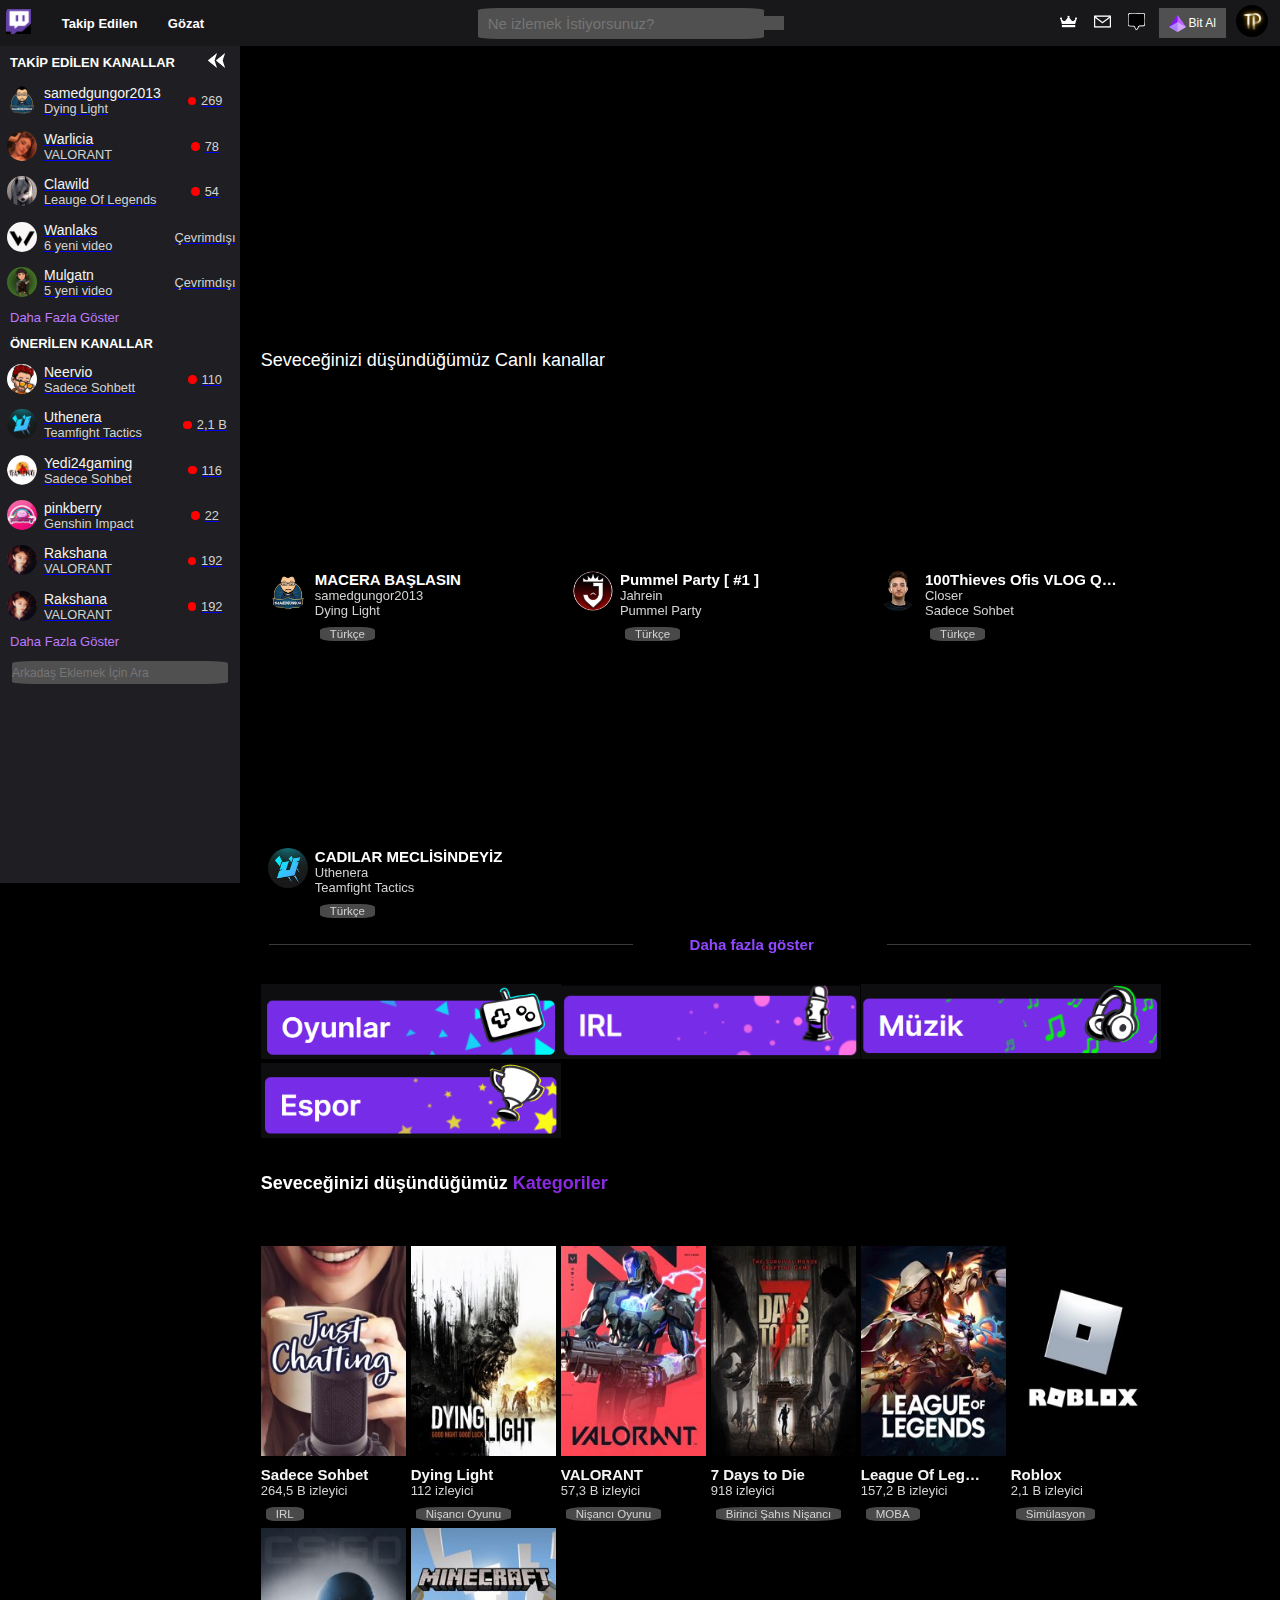
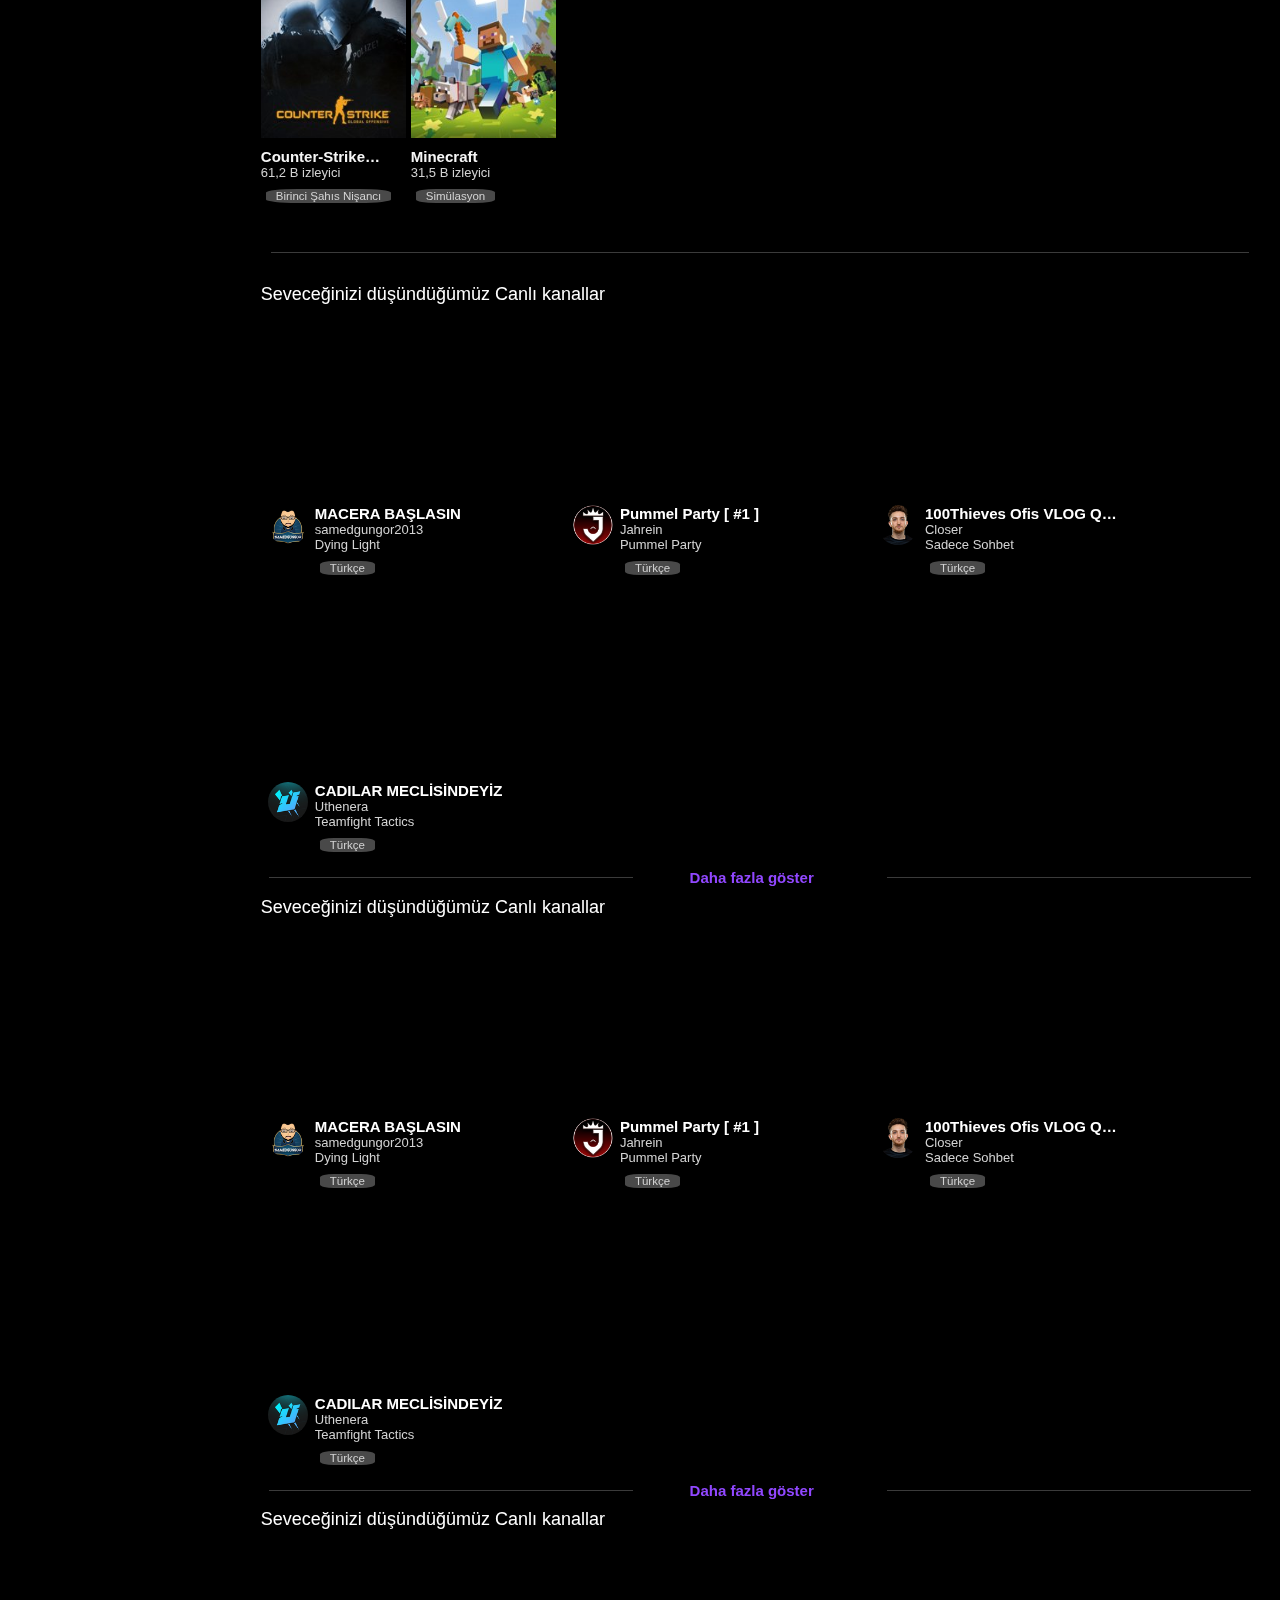
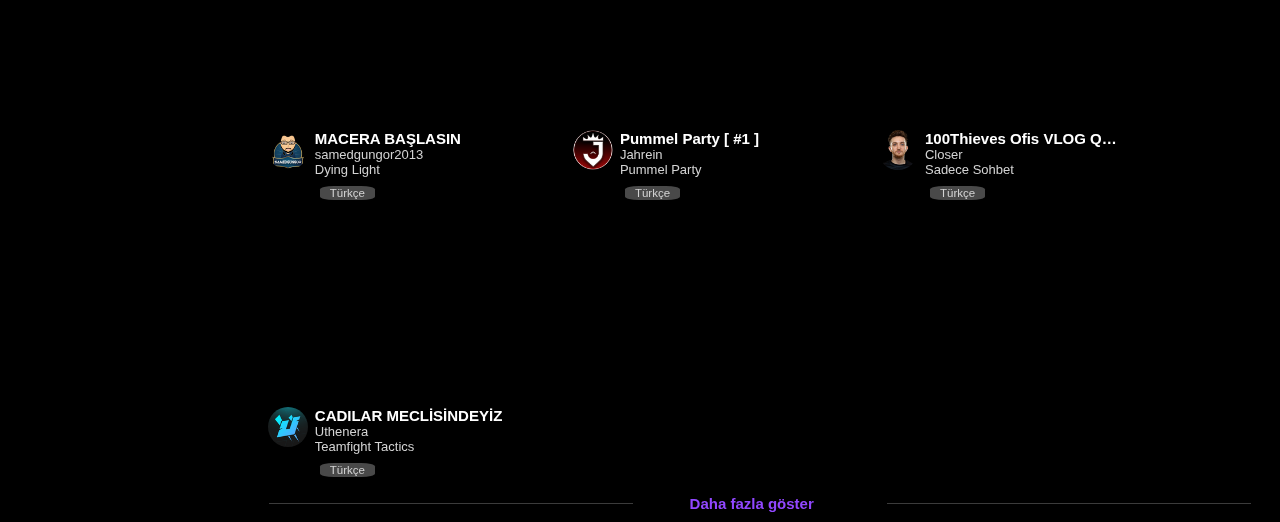
==== index4.html @ 914a19b7 "first commit" ====
<!DOCTYPE html>
<html lang="en">

<head>
    <meta charset="UTF-8">
    <link rel="stylesheet" href="/assets/styles/main4.css">
    <link rel="stylesheet" href="/assets/styles/slider.css">
    <meta http-equiv="X-UA-Compatible" content="IE=edge">
    <meta name="viewport" content="width=device-width, initial-scale=1.0">
    <link rel="stylesheet" href="https://use.fontawesome.com/releases/v5.0.13/css/all.css"
        integrity="sha384-DNOHZ68U8hZfKXOrtjWvjxusGo9WQnrNx2sqG0tfsghAvtVlRW3tvkXWZh58N9jp" crossorigin="anonymous">
    <title>Twitch</title>
</head>

<body>
    <div class="main">
        <div class="header">
            <div class="left">
                <a href="#"><img src="/assets/images/twt.png"></a>
                <a href="#directory/following" id="alink">Takip Edilen</a>
                <a href="#directory" id="alink">Gözat</a>
                <a href="#directory/following" id="hide2"><img src="assets\images\follow.png" id="hide2"></a>
                <a href="#directory" id="hide2"><img src="assets\images\doc.png" id="hide2"></a>
                <a href="#"><i class="fas fa-ellipsis-v"></i></a>
            </div>
            <div class="center">
                <input type="text" placeholder="Ne izlemek İstiyorsunuz?" name="search">
                <button type="submit"><i class="fa fa-search"></i></button>
            </div>
            <div class="right">
                <a href="#" id="ra"><img src="/assets/images/search.png" id="hide1"></a>
                <a href="#" id="ra"><img src="/assets/images/crown.png"></a>
                <a href="#" id="ra"><img src="/assets/images/mailicon.png"></a>
                <a href="#" id="ra"><img src="/assets/images/comment.png"></a>
                <button type="button"><img src="/assets/images/bit.png" id="visible1">
                    <p> Bit Al</p>
                </button>
                <a href="#" id="profile"> <img src="/assets/images/profile.png"></a>
            </div>
        </div>
        <div class="body">
            <div class="sidebar">
                <div class="side1">
                    <div class="s1">
                        <a href="#directory/following" id="hide3"><img src="assets\images\follow.png"></a>
                        <p id="s11">TAKİP EDİLEN KANALLAR</p>
                        <button onclick="myFunction()" id="s11"><img src="/assets/images/left.png"></button>
                    </div>
                    <div class="s2">
                        <a href="#">
                            <div class="s21">
                                <div class="s211">
                                    <img src="/assets/images/img1.png">
                                    <div class="s2111" id="s2111">
                                        <h4>samedgungor2013</h4>
                                        <p>Dying Light</p>
                                    </div>
                                </div>
                                <div class="s212" id="s212">
                                    <div class="renk"></div>
                                    <p>269</p>
                                </div>
                            </div>
                        </a>
                        <a href="#">
                            <div class="s21">
                                <div class="s211">
                                    <img src="/assets/images/img2.png">
                                    <div class="s2111" id="s2111">
                                        <h4>Warlicia</h4>
                                        <p>VALORANT</p>
                                    </div>
                                </div>
                                <div class="s212" id="s212">
                                    <div class="renk"></div>
                                    <p>78</p>
                                </div>
                            </div>
                        </a>
                        <a href="#">
                            <div class="s21">
                                <div class="s211">
                                    <img src="/assets/images/img3.png">
                                    <div class="s2111" id="s2111">
                                        <h4>Clawild</h4>
                                        <p>Leauge Of Legends</p>
                                    </div>
                                </div>
                                <div class="s212" id="s212">
                                    <div class="renk"></div>
                                    <p>54</p>
                                </div>
                            </div>
                        </a>
                        <a href="#">
                            <div class="s21">
                                <div class="s211">
                                    <img src="/assets/images/img4.png">
                                    <div class="s2111" id="s2111">
                                        <h4>Wanlaks</h4>
                                        <p>6 yeni video</p>
                                    </div>
                                </div>
                                <div class="s212" id="s212">
                                    <div class="renk" style="display: none;"></div>
                                    <p>Çevrimdışı</p>
                                </div>
                            </div>
                        </a>
                        <a href="#">
                            <div class="s21">
                                <div class="s211">
                                    <img src="/assets/images/img5.png">
                                    <div class="s2111" id="s2111">
                                        <h4>Mulgatn</h4>
                                        <p>5 yeni video</p>
                                    </div>
                                </div>
                                <div class="s212" id="s212">
                                    <div class="renk" style="display: none;"></div>
                                    <p>Çevrimdışı</p>
                                </div>
                            </div>
                        </a>
                    </div>
                    <div class="s3" id="s3"><a href="#">
                            <p>Daha Fazla Göster</p>
                        </a></div>
                </div>
                <div class="side1">
                    <div class="s1" id="s1">
                        <p>ÖNERİLEN KANALLAR</p>
                    </div>
                    <div class="s2">
                        <a href="#">
                            <div class="s21">
                                <div class="s211">
                                    <img src="/assets/images/img6.png">
                                    <div class="s2111" id="s2111">
                                        <h4>Neervio</h4>
                                        <p>Sadece Sohbett</p>
                                    </div>
                                </div>
                                <div class="s212" id="s212">
                                    <div class="renk"></div>
                                    <p>110</p>
                                </div>
                            </div>
                        </a>
                        <a href="#">
                            <div class="s21">
                                <div class="s211">
                                    <img src="/assets/images/img7.png">
                                    <div class="s2111" id="s2111">
                                        <h4>Uthenera</h4>
                                        <p>Teamfight Tactics</p>
                                    </div>
                                </div>
                                <div class="s212" id="s212">
                                    <div class="renk"></div>
                                    <p>2,1 B</p>
                                </div>
                            </div>
                        </a>
                        <a href="#">
                            <div class="s21">
                                <div class="s211">
                                    <img src="/assets/images/img8.png">
                                    <div class="s2111" id="s2111">
                                        <h4>Yedi24gaming</h4>
                                        <p>Sadece Sohbet</p>
                                    </div>
                                </div>
                                <div class="s212" id="s212">
                                    <div class="renk"></div>
                                    <p>116</p>
                                </div>
                            </div>
                        </a>
                        <a href="#">
                            <div class="s21">
                                <div class="s211">
                                    <img src="/assets/images/img9.png">
                                    <div class="s2111" id="s2111">
                                        <h4>pinkberry</h4>
                                        <p>Genshin Impact</p>
                                    </div>
                                </div>
                                <div class="s212" id="s212">
                                    <div class="renk"></div>
                                    <p>22</p>
                                </div>
                            </div>
                        </a>
                        <a href="#">
                            <div class="s21">
                                <div class="s211">
                                    <img src="/assets/images/img10.png">
                                    <div class="s2111" id="s2111">
                                        <h4>Rakshana</h4>
                                        <p>VALORANT</p>
                                    </div>
                                </div>
                                <div class="s212" id="s212">
                                    <div class="renk"></div>
                                    <p>192</p>
                                </div>
                            </div>
                        </a>
                        <a href="#">
                            <div class="s21">
                                <div class="s211">
                                    <img src="/assets/images/img10.png">
                                    <div class="s2111" id="s2111">
                                        <h4>Rakshana</h4>
                                        <p>VALORANT</p>
                                    </div>
                                </div>
                                <div class="s212" id="s212">
                                    <div class="renk"></div>
                                    <p>192</p>
                                </div>
                            </div>
                        </a>

                    </div>
                    <div class="s3" id="s3"><a href="#">
                            <p>Daha Fazla Göster</p>
                        </a></div>
                </div>
                <div class="side2">
                    <div class="side-2" id="side-2">
                        <input type="text" placeholder="Arkadaş Eklemek İçin Ara" name="search">
                    </div>
                </div>
            </div>
            <div class="content">
                <div class="cont1">
                    <!--<div class="slideshow-container">
                        <div class="mySlides fade">
                            <div class="numbertext">1 / 3</div>
                            <iframe width="500" height="300" src="https://www.youtube.com/embed/f_cfKzbRwCo" title="YouTube video player" frameborder="0" allow="accelerometer; autoplay; clipboard-write; encrypted-media; gyroscope; picture-in-picture" allowfullscreen></iframe>
                            <div class="text"><span style="color:blueviolet">samed</span><span style="color: blue;">gungor2013</span><br><br></div>
                        </div>
                
                        <div class="mySlides fade">
                            <div class="numbertext">2 / 3</div>
                            <iframe width="500" height="300" src="https://www.youtube.com/embed/bjesvxTCnwE" title="YouTube video player" frameborder="0" allow="accelerometer; autoplay; clipboard-write; encrypted-media; gyroscope; picture-in-picture" allowfullscreen></iframe>
                            <div class="text"><span style="color:blueviolet">Jah</span><span style="color: blue;">rein</span><br><br></div>
                        </div>
                
                        <div class="mySlides fade">
                            <div class="numbertext">3 / 3</div>
                            <iframe width="500" height="300" src="https://www.youtube.com/embed/AyeMMydC8UQ" title="YouTube video player" frameborder="0" allow="accelerometer; autoplay; clipboard-write; encrypted-media; gyroscope; picture-in-picture" allowfullscreen></iframe>
                            <div class="text"><span style="color:blueviolet">Clo</span><span style="color: blue;">ser</span><br><br></div>
                        </div>
                
                        <a class="prev" onclick="plusSlides(-1)">&#10094;</a>
                        <a class="next" onclick="plusSlides(1)">&#10095;</a>
                        <div style="text-align:center">
                            <span class="dot" onclick="currentSlide(1)"></span>
                            <span class="dot" onclick="currentSlide(2)"></span>
                            <span class="dot" onclick="currentSlide(3)"></span>
                        </div>
                
                    </div>-->
                    <div class="contentcover">
                        <div class="arrow">
                            <a><i class="fas fa-chevron-left"></i></a>
                        </div>
                        <div class="mainvideos">
                            <div class="mainvid">
                                <iframe width="500" height="300" src="https://www.youtube.com/embed/f_cfKzbRwCo"
                                    title="YouTube video player" frameborder="0"
                                    allow="accelerometer; autoplay; clipboard-write; encrypted-media; gyroscope; picture-in-picture"
                                    allowfullscreen></iframe>
                            </div>
                        </div>
                        <div class="arrow">
                            <a><i class="fas fa-chevron-right"></i></a>
                        </div>


                    </div>
                </div>
                <div class="cont2">
                    <div class="c21">
                        <h4>Seveceğinizi düşündüğümüz Canlı kanallar</h4>
                    </div>
                    <div class="c22">
                        <div class="c221">
                            <iframe width="300" height="200" src="https://www.youtube.com/embed/f_cfKzbRwCo"
                                title="YouTube video player" frameborder="0"
                                allow="accelerometer; autoplay; clipboard-write; encrypted-media; gyroscope; picture-in-picture"
                                allowfullscreen></iframe>
                            <div class="c2211">
                                <div class="c22111">
                                    <img src="/assets/images/img1.png">
                                    <div class="c221111">
                                        <h4>MACERA BAŞLASIN</h4>
                                        <p>samedgungor2013</p>
                                        <p>Dying Light</p>
                                        <div class="category">
                                            <a href="#">Türkçe</a>
                                        </div>
                                    </div>
                                </div>
                                <div class="c22112">
                                    <i class="fas fa-ellipsis-v"></i>
                                </div>
                            </div>
                        </div>
                        <div class="c221">
                            <iframe width="300" height="200" src="https://www.youtube.com/embed/bjesvxTCnwE"
                                title="YouTube video player" frameborder="0"
                                allow="accelerometer; autoplay; clipboard-write; encrypted-media; gyroscope; picture-in-picture"
                                allowfullscreen></iframe>
                            <div class="c2211">
                                <div class="c22111">
                                    <img src="/assets/images/jaho.png">
                                    <div class="c221111">
                                        <h4>Pummel Party [ #1 ]</h4>
                                        <p>Jahrein</p>
                                        <p>Pummel Party</p>
                                        <div class="category">
                                            <a href="#">Türkçe</a>
                                        </div>
                                    </div>
                                </div>
                                <div class="c22112">
                                    <i class="fas fa-ellipsis-v"></i>
                                </div>
                            </div>
                        </div>
                        <div class="c221">
                            <iframe width="300" height="200" src="https://www.youtube.com/embed/AyeMMydC8UQ"
                                title="YouTube video player" frameborder="0"
                                allow="accelerometer; autoplay; clipboard-write; encrypted-media; gyroscope; picture-in-picture"
                                allowfullscreen></iframe>
                            <div class="c2211">
                                <div class="c22111">
                                    <img src="/assets/images/closer.png">
                                    <div class="c221111">
                                        <h4>100Thieves Ofis VLOG QWEJQJEQWEQWEWQE</h4>
                                        <p>Closer</p>
                                        <p>Sadece Sohbet</p>
                                        <div class="category">
                                            <a href="#">Türkçe</a>
                                        </div>
                                    </div>
                                </div>
                                <div class="c22112">
                                    <i class="fas fa-ellipsis-v"></i>
                                </div>
                            </div>
                        </div>
                        <div class="c221">
                            <iframe width="300" height="200" src="https://www.youtube.com/embed/aQy7y1bAKn4"
                                title="YouTube video player" frameborder="0"
                                allow="accelerometer; autoplay; clipboard-write; encrypted-media; gyroscope; picture-in-picture"
                                allowfullscreen></iframe>
                            <div class="c2211">
                                <div class="c22111">
                                    <img src="/assets/images/img7.png">
                                    <div class="c221111">
                                        <h4>CADILAR MECLİSİNDEYİZ</h4>
                                        <p>Uthenera</p>
                                        <p>Teamfight Tactics</p>
                                        <div class="category">
                                            <a href="#">Türkçe</a>
                                        </div>
                                    </div>
                                </div>
                                <div class="c22112">
                                    <i class="fas fa-ellipsis-v"></i>
                                </div>
                            </div>
                        </div>

                    </div>
                </div>
                <div class="line">
                    <div class="hrline">
                        <hr>
                    </div>
                    <div class="viewmore">
                        <button class="morebutton">
                            Daha fazla göster &nbsp; &nbsp; <i class="fas fa-angle-down"></i>
                        </button>
                    </div>
                    <div class="hrline">
                        <hr>
                    </div>
                </div>
                <div class="cont3">
                    <div class="c31"><img src="/assets/images/1.PNG"></div>
                    <div class="c31"><img src="/assets/images/2.PNG"></div>
                    <div class="c31"><img src="/assets/images/3.PNG"></div>
                    <div class="c31"><img src="/assets/images/4.PNG"></div>
                </div>
                <div class="cont4">
                    <h4>Seveceğinizi düşündüğümüz <a href="#">Kategoriler</a></h4>
                </div>
                <div class="cont5">
                    <div class="c51">
                        <img src="assets\images\katg1.jpg">
                        <div class="c511">
                            <div class="c5111">
                                <h4>Sadece Sohbet</h4>
                                <p>264,5 B izleyici</p>
                                <div class="category">
                                    <a href="#">IRL</a>
                                </div>
                            </div>
                            <div class="c5112">
                                <i class="fas fa-ellipsis-v"></i>
                            </div>
                        </div>
                    </div>
                    <div class="c51">
                        <img src="assets\images\katg2.jpg">
                        <div class="c511">
                            <div class="c5111">
                                <h4>Dying Light</h4>
                                <p>112 izleyici</p>
                                <div class="category">
                                    <a href="#">Nişancı Oyunu</a>
                                </div>
                            </div>
                            <div class="c5112">
                                <i class="fas fa-ellipsis-v"></i>
                            </div>
                        </div>
                    </div>
                    <div class="c51">
                        <img src="assets\images\katg3.jpg">
                        <div class="c511">
                            <div class="c5111">
                                <h4>VALORANT</h4>
                                <p>57,3 B izleyici</p>
                                <div class="category">
                                    <a href="#">Nişancı Oyunu</a>
                                </div>
                            </div>
                            <div class="c5112">
                                <i class="fas fa-ellipsis-v"></i>
                            </div>
                        </div>
                    </div>
                    <div class="c51">
                        <img src="assets\images\katg4.jpg">
                        <div class="c511">
                            <div class="c5111">
                                <h4>7 Days to Die</h4>
                                <p>918 izleyici</p>
                                <div class="category">
                                    <a href="#">Birinci Şahıs Nişancı</a>
                                </div>
                            </div>
                            <div class="c5112">
                                <i class="fas fa-ellipsis-v"></i>
                            </div>
                        </div>
                    </div>
                    <div class="c51">
                        <img src="assets\images\katg5.jpg">
                        <div class="c511">
                            <div class="c5111">
                                <h4>League Of Legends</h4>
                                <p>157,2 B izleyici</p>
                                <div class="category">
                                    <a href="#">MOBA</a>
                                </div>
                            </div>
                            <div class="c5112">
                                <i class="fas fa-ellipsis-v"></i>
                            </div>
                        </div>
                    </div>
                    <div class="c51">
                        <img src="assets\images\katg6.jpg">
                        <div class="c511">
                            <div class="c5111">
                                <h4>Roblox</h4>
                                <p>2,1 B izleyici</p>
                                <div class="category">
                                    <a href="#">Simülasyon</a>
                                </div>
                            </div>
                            <div class="c5112">
                                <i class="fas fa-ellipsis-v"></i>
                            </div>
                        </div>
                    </div>
                    <div class="c51">
                        <img src="assets\images\katg7.jpg">
                        <div class="c511">
                            <div class="c5111">
                                <h4>Counter-Strike: Global Offensive</h4>
                                <p>61,2 B izleyici</p>
                                <div class="category">
                                    <a href="#">Birinci Şahıs Nişancı</a>
                                </div>
                            </div>
                            <div class="c5112">
                                <i class="fas fa-ellipsis-v"></i>
                            </div>
                        </div>
                    </div>
                    <div class="c51">
                        <img src="assets\images\katg8.jpg">
                        <div class="c511">
                            <div class="c5111">
                                <h4>Minecraft</h4>
                                <p>31,5 B izleyici</p>
                                <div class="category">
                                    <a href="#">Simülasyon</a>
                                </div>
                            </div>
                            <div class="c5112">
                                <i class="fas fa-ellipsis-v"></i>
                            </div>
                        </div>
                    </div>
                </div>
                <div class="hrline2">
                    <hr>
                </div>
                <!-- cont2 tekrarı-->
                <div class="cont2">
                    <div class="c21">
                        <h4>Seveceğinizi düşündüğümüz Canlı kanallar</h4>
                    </div>
                    <div class="c22">
                        <div class="c221">
                            <iframe width="300" height="200" src="https://www.youtube.com/embed/f_cfKzbRwCo"
                                title="YouTube video player" frameborder="0"
                                allow="accelerometer; autoplay; clipboard-write; encrypted-media; gyroscope; picture-in-picture"
                                allowfullscreen></iframe>
                            <div class="c2211">
                                <div class="c22111">
                                    <img src="/assets/images/img1.png">
                                    <div class="c221111">
                                        <h4>MACERA BAŞLASIN</h4>
                                        <p>samedgungor2013</p>
                                        <p>Dying Light</p>
                                        <div class="category">
                                            <a href="#">Türkçe</a>
                                        </div>
                                    </div>
                                </div>
                                <div class="c22112">
                                    <i class="fas fa-ellipsis-v"></i>
                                </div>
                            </div>
                        </div>
                        <div class="c221">
                            <iframe width="300" height="200" src="https://www.youtube.com/embed/bjesvxTCnwE"
                                title="YouTube video player" frameborder="0"
                                allow="accelerometer; autoplay; clipboard-write; encrypted-media; gyroscope; picture-in-picture"
                                allowfullscreen></iframe>
                            <div class="c2211">
                                <div class="c22111">
                                    <img src="/assets/images/jaho.png">
                                    <div class="c221111">
                                        <h4>Pummel Party [ #1 ]</h4>
                                        <p>Jahrein</p>
                                        <p>Pummel Party</p>
                                        <div class="category">
                                            <a href="#">Türkçe</a>
                                        </div>
                                    </div>
                                </div>
                                <div class="c22112">
                                    <i class="fas fa-ellipsis-v"></i>
                                </div>
                            </div>
                        </div>
                        <div class="c221">
                            <iframe width="300" height="200" src="https://www.youtube.com/embed/AyeMMydC8UQ"
                                title="YouTube video player" frameborder="0"
                                allow="accelerometer; autoplay; clipboard-write; encrypted-media; gyroscope; picture-in-picture"
                                allowfullscreen></iframe>
                            <div class="c2211">
                                <div class="c22111">
                                    <img src="/assets/images/closer.png">
                                    <div class="c221111">
                                        <h4>100Thieves Ofis VLOG QWEJQJEQWEQWEWQE</h4>
                                        <p>Closer</p>
                                        <p>Sadece Sohbet</p>
                                        <div class="category">
                                            <a href="#">Türkçe</a>
                                        </div>
                                    </div>
                                </div>
                                <div class="c22112">
                                    <i class="fas fa-ellipsis-v"></i>
                                </div>
                            </div>
                        </div>
                        <div class="c221">
                            <iframe width="300" height="200" src="https://www.youtube.com/embed/aQy7y1bAKn4"
                                title="YouTube video player" frameborder="0"
                                allow="accelerometer; autoplay; clipboard-write; encrypted-media; gyroscope; picture-in-picture"
                                allowfullscreen></iframe>
                            <div class="c2211">
                                <div class="c22111">
                                    <img src="/assets/images/img7.png">
                                    <div class="c221111">
                                        <h4>CADILAR MECLİSİNDEYİZ</h4>
                                        <p>Uthenera</p>
                                        <p>Teamfight Tactics</p>
                                        <div class="category">
                                            <a href="#">Türkçe</a>
                                        </div>
                                    </div>
                                </div>
                                <div class="c22112">
                                    <i class="fas fa-ellipsis-v"></i>
                                </div>
                            </div>
                        </div>

                    </div>
                </div>
                <div class="line">
                    <div class="hrline">
                        <hr>
                    </div>
                    <div class="viewmore">
                        <button class="morebutton">
                            Daha fazla göster &nbsp; &nbsp; <i class="fas fa-angle-down"></i>
                        </button>
                    </div>
                    <div class="hrline">
                        <hr>
                    </div>
                </div>
                <div class="cont2">
                    <div class="c21">
                        <h4>Seveceğinizi düşündüğümüz Canlı kanallar</h4>
                    </div>
                    <div class="c22">
                        <div class="c221">
                            <iframe width="300" height="200" src="https://www.youtube.com/embed/f_cfKzbRwCo"
                                title="YouTube video player" frameborder="0"
                                allow="accelerometer; autoplay; clipboard-write; encrypted-media; gyroscope; picture-in-picture"
                                allowfullscreen></iframe>
                            <div class="c2211">
                                <div class="c22111">
                                    <img src="/assets/images/img1.png">
                                    <div class="c221111">
                                        <h4>MACERA BAŞLASIN</h4>
                                        <p>samedgungor2013</p>
                                        <p>Dying Light</p>
                                        <div class="category">
                                            <a href="#">Türkçe</a>
                                        </div>
                                    </div>
                                </div>
                                <div class="c22112">
                                    <i class="fas fa-ellipsis-v"></i>
                                </div>
                            </div>
                        </div>
                        <div class="c221">
                            <iframe width="300" height="200" src="https://www.youtube.com/embed/bjesvxTCnwE"
                                title="YouTube video player" frameborder="0"
                                allow="accelerometer; autoplay; clipboard-write; encrypted-media; gyroscope; picture-in-picture"
                                allowfullscreen></iframe>
                            <div class="c2211">
                                <div class="c22111">
                                    <img src="/assets/images/jaho.png">
                                    <div class="c221111">
                                        <h4>Pummel Party [ #1 ]</h4>
                                        <p>Jahrein</p>
                                        <p>Pummel Party</p>
                                        <div class="category">
                                            <a href="#">Türkçe</a>
                                        </div>
                                    </div>
                                </div>
                                <div class="c22112">
                                    <i class="fas fa-ellipsis-v"></i>
                                </div>
                            </div>
                        </div>
                        <div class="c221">
                            <iframe width="300" height="200" src="https://www.youtube.com/embed/AyeMMydC8UQ"
                                title="YouTube video player" frameborder="0"
                                allow="accelerometer; autoplay; clipboard-write; encrypted-media; gyroscope; picture-in-picture"
                                allowfullscreen></iframe>
                            <div class="c2211">
                                <div class="c22111">
                                    <img src="/assets/images/closer.png">
                                    <div class="c221111">
                                        <h4>100Thieves Ofis VLOG QWEJQJEQWEQWEWQE</h4>
                                        <p>Closer</p>
                                        <p>Sadece Sohbet</p>
                                        <div class="category">
                                            <a href="#">Türkçe</a>
                                        </div>
                                    </div>
                                </div>
                                <div class="c22112">
                                    <i class="fas fa-ellipsis-v"></i>
                                </div>
                            </div>
                        </div>
                        <div class="c221">
                            <iframe width="300" height="200" src="https://www.youtube.com/embed/aQy7y1bAKn4"
                                title="YouTube video player" frameborder="0"
                                allow="accelerometer; autoplay; clipboard-write; encrypted-media; gyroscope; picture-in-picture"
                                allowfullscreen></iframe>
                            <div class="c2211">
                                <div class="c22111">
                                    <img src="/assets/images/img7.png">
                                    <div class="c221111">
                                        <h4>CADILAR MECLİSİNDEYİZ</h4>
                                        <p>Uthenera</p>
                                        <p>Teamfight Tactics</p>
                                        <div class="category">
                                            <a href="#">Türkçe</a>
                                        </div>
                                    </div>
                                </div>
                                <div class="c22112">
                                    <i class="fas fa-ellipsis-v"></i>
                                </div>
                            </div>
                        </div>

                    </div>
                </div>
                <div class="line">
                    <div class="hrline">
                        <hr>
                    </div>
                    <div class="viewmore">
                        <button class="morebutton">
                            Daha fazla göster &nbsp; &nbsp; <i class="fas fa-angle-down"></i>
                        </button>
                    </div>
                    <div class="hrline">
                        <hr>
                    </div>
                </div>
                <div class="cont2">
                    <div class="c21">
                        <h4>Seveceğinizi düşündüğümüz Canlı kanallar</h4>
                    </div>
                    <div class="c22">
                        <div class="c221">
                            <iframe width="300" height="200" src="https://www.youtube.com/embed/f_cfKzbRwCo"
                                title="YouTube video player" frameborder="0"
                                allow="accelerometer; autoplay; clipboard-write; encrypted-media; gyroscope; picture-in-picture"
                                allowfullscreen></iframe>
                            <div class="c2211">
                                <div class="c22111">
                                    <img src="/assets/images/img1.png">
                                    <div class="c221111">
                                        <h4>MACERA BAŞLASIN</h4>
                                        <p>samedgungor2013</p>
                                        <p>Dying Light</p>
                                        <div class="category">
                                            <a href="#">Türkçe</a>
                                        </div>
                                    </div>
                                </div>
                                <div class="c22112">
                                    <i class="fas fa-ellipsis-v"></i>
                                </div>
                            </div>
                        </div>
                        <div class="c221">
                            <iframe width="300" height="200" src="https://www.youtube.com/embed/bjesvxTCnwE"
                                title="YouTube video player" frameborder="0"
                                allow="accelerometer; autoplay; clipboard-write; encrypted-media; gyroscope; picture-in-picture"
                                allowfullscreen></iframe>
                            <div class="c2211">
                                <div class="c22111">
                                    <img src="/assets/images/jaho.png">
                                    <div class="c221111">
                                        <h4>Pummel Party [ #1 ]</h4>
                                        <p>Jahrein</p>
                                        <p>Pummel Party</p>
                                        <div class="category">
                                            <a href="#">Türkçe</a>
                                        </div>
                                    </div>
                                </div>
                                <div class="c22112">
                                    <i class="fas fa-ellipsis-v"></i>
                                </div>
                            </div>
                        </div>
                        <div class="c221">
                            <iframe width="300" height="200" src="https://www.youtube.com/embed/AyeMMydC8UQ"
                                title="YouTube video player" frameborder="0"
                                allow="accelerometer; autoplay; clipboard-write; encrypted-media; gyroscope; picture-in-picture"
                                allowfullscreen></iframe>
                            <div class="c2211">
                                <div class="c22111">
                                    <img src="/assets/images/closer.png">
                                    <div class="c221111">
                                        <h4>100Thieves Ofis VLOG QWEJQJEQWEQWEWQE</h4>
                                        <p>Closer</p>
                                        <p>Sadece Sohbet</p>
                                        <div class="category">
                                            <a href="#">Türkçe</a>
                                        </div>
                                    </div>
                                </div>
                                <div class="c22112">
                                    <i class="fas fa-ellipsis-v"></i>
                                </div>
                            </div>
                        </div>
                        <div class="c221">
                            <iframe width="300" height="200" src="https://www.youtube.com/embed/aQy7y1bAKn4"
                                title="YouTube video player" frameborder="0"
                                allow="accelerometer; autoplay; clipboard-write; encrypted-media; gyroscope; picture-in-picture"
                                allowfullscreen></iframe>
                            <div class="c2211">
                                <div class="c22111">
                                    <img src="/assets/images/img7.png">
                                    <div class="c221111">
                                        <h4>CADILAR MECLİSİNDEYİZ</h4>
                                        <p>Uthenera</p>
                                        <p>Teamfight Tactics</p>
                                        <div class="category">
                                            <a href="#">Türkçe</a>
                                        </div>
                                    </div>
                                </div>
                                <div class="c22112">
                                    <i class="fas fa-ellipsis-v"></i>
                                </div>
                            </div>
                        </div>

                    </div>
                </div>
                <div class="line">
                    <div class="hrline">
                        <hr>
                    </div>
                    <div class="viewmore">
                        <button class="morebutton">
                            Daha fazla göster &nbsp; &nbsp; <i class="fas fa-angle-down"></i>
                        </button>
                    </div>
                    <div class="hrline">
                        <hr>
                    </div>
                </div>

            </div>
        </div>
        <div class="footer"></div>
    </div>
    <script src="assets\scripts\main.js"></script>
</body>

</html>
---- assets/styles/main4.css ----
* {
    margin: 0;
    padding: 0;
    box-sizing: border-box;
}
body { 
    font-family: 'Segoe UI', Tahoma, sans-serif;
    background-color: black;
}
.main {
    display: flex;
    height:100%;
    width:100%;
    flex-direction: column;
}
.header{
    background-color: #18181B;
    display: flex;
    justify-content: space-between;
    align-items: center;
    height: 7%;
    padding: 0.4% 0.5%;
}
    .left {
        display: flex;
        justify-content: space-between;
        align-items: center;
        width: 21%;
    }
    .left a {
        color: white;
        text-decoration: none;
        font-size: 19px; 
        font-weight: bold;
        margin-right: 5%;
    }
    .left a:hover {
        color: blueviolet;
    }
    .left img{
        width: 25px;
        height: 25px;
    }
    .center {
        display: flex;
        align-items: center;
        width: 61%;
    }
    .center input {
        padding: 7px 10px;
        background: #505050;
        color: white;
        font-size: 15px;
        border: none;
        border-radius: 7%;
        width: 37%;
        margin-left: 29%;
        margin-right: 0.1%;
    }
    .center button {
        padding: 7px 10px;
        background: #505050;
        color: white;
        font-size: 15px;
        border: none;
        /*border-radius: 7%; */
    }
    .center button:hover {
        background-color: #6e6e6e;
    }
    .right {
        width: 18%;
        display: flex;
        justify-content: space-around;
        align-items: center;
    }
    .right img{
        width: 17px;
        height: 17px;
    }
    #ra {
        padding: 1.5%;
        border-radius: 25%;
    }
    #ra:hover{
        background-color: gray;
        
    }
    .right button {
        display: flex;
        justify-content: space-arounds;
        align-items:center;
        font-size: 12px;
        width: 67px;
        height: 30px;
        padding: 5px 10px;
        background: #505050;
        color: white;
        border: none;
    }
    .right img{
        margin: 0% 5% 0% 0%;
    }
    .right button:hover{
        background: #696969;
    }
    #profile img{
        border-radius: 50%;
        height:32px;
        width: 32px;
    }
.body {
    height: 93%;
    display: flex;
    flex-direction: row;
}
    .sidebar {
        background-color: #1F1F23;;
        width: 240px;
        height: calc(100vh - 7vh);
        display: flex;
        flex-direction: column;
    }
        .side1{
            display: flex;
            flex-direction: column;
        }
            .s1{
                display: flex;
                flex-direction: row;
                align-items: center;
                justify-content: space-between;
                padding: 2.5% 0%;
            }
            .s1 p {
                color: white;
                font-size: 13px;
                font-weight: bold;
                margin: 0px 10px;
            }
            .s1 img{
                width: 17px;
                height: 17px;
            }
            .s1 button {
                background-color: #1F1F23;
                border: none;
                margin: 0px 15px;
            }
            .s2 {
                display: flex;
                flex-direction: column;
            }
            .s2 img {
                width: 30px;
                height: 30px;
                border-radius: 50%;
                margin: 0px 7px;
            }
            .s2 h4{
                color: whitesmoke;
                font-size: 14px;
                font-weight: 500;
            }
            .s2 p {
                color: lightgray;
                font-size: 12.8px;
            }
            .s2 a:hover{
                background-color: #323238;
            }
                .s21{
                    display: flex;
                    flex-direction: row;
                    align-items: center;
                    justify-content: space-between;
                    padding: 3% 0%;
                }
                    .s211{
                        display: flex;
                        flex-direction: row;
                    }
                    .s212{
                        display: flex;
                        flex-direction: row;
                        justify-content: center;
                        align-items: center;
                        width: 70px;
                    }
                    .renk {
                        background-color: red;
                        width: 8.5px;
                        height: 8.5px;
                        border-radius: 50%;
                        margin: 0px 5px 0px 0px;
                    }
            .s3{
                padding: 2% 0%;
            }
            .s3 a{
                color: rgb(190, 121, 255);
                font-size: 13px;
                font-weight: lighter;
                display: flex;
                align-items: center;
                text-decoration: none;
                margin-left: 10px;
            }
            .s3 a:hover{
                text-decoration: underline;
            }
        .side-2 {
            display: flex;
            justify-content: center;
            align-items: center;
            padding: 3% 0%;
        }
        .side-2 input {
            padding: 2% 0%;
            background: #505050;
            color: white;
            font-size: 12px;
            border: none;
            border-radius: 10%;
        }
        .side-2 input {
            width: 90%;
        }
        .side-2 input:hover {
            border: 1px solid #888888;
        }
    .content {
        display: flex;
        flex-direction: column;
        flex: 1;
    }
        .cont1 {
            display: flex;
            justify-content: center;
            align-items: center;
        }
            .contentcover {
                display: flex;
                align-items: center;
                justify-content: space-between;
            }
            .mainvideos {
                display: flex;
                justify-content: center;
                width: min-content;
            }
            .mainvid {
                display: inline-block;
                width: min-content;
            }
            .arrow i{
                color: red;
            }
        .cont2{
            display: flex;
            flex-direction: column;
        }
        .cont2 a {
            color: blueviolet;
            text-decoration: none;
        }
        .cont2 a:hover{
            text-decoration: underline;
        }
            .c21 h4 {
                font-weight: 500;
                color: white;
                font-size: 18px;
                margin-left: 2%;
            }
            .c22 {
                display: flex;
                margin-left: 2%;
                flex-wrap: wrap;
            }
                .c221 { 
                    display: flex;
                    flex-direction: column;
                    margin-right:0.5%;
                }
                .cont2 iframe:hover{
                    transition: ease 0.15s;
                    border-bottom: 5px solid #9147ff;
                    border-left: 5px solid #9147ff;
                }
                    .c2211 {
                        display: flex;
                        flex-direction: row;
                        justify-content: space-between;
                    }
                        .c22111{
                            display: flex;
                            flex-direction: row;
                        }
                        .c22111 img {
                            width: 40px;
                            height: 40px;
                            border-radius: 50%;
                            margin: 0px 7px;

                        }
                        .c22112{
                            color: white;
                        }
                            .c221111 {
                                display: flex;
                                flex-direction: column;
                            }
                            .c221111 h4{
                                color: white;
                                text-overflow: ellipsis;
                                font-size: 15px;
                                width: 200px;
                                white-space: nowrap;
                                overflow: hidden;
                            }
                            .c221111 p{
                                color: lightgray;
                                font-size: 13px;
                            }
                            .category {
                                margin:6px 0px 6px 5px;
                            }
                            .category a{
                                color: lightgray;
                                background-color: rgb(73, 73, 73);
                                text-decoration: none;
                                padding: 1px 10px;
                                border-radius: 25%;
                                font-size: 11.5px;
                                font-weight: 400;
                            }
                            .category a:hover{
                                background-color: rgb(129, 129, 129);
                            }
        .cont3 {
            display: flex;
            flex-wrap: wrap;
            margin: 2%;
        }
        .cont3 img {
            height: 75px;
            width: 300px;   
        }
        .cont4 {
            color: white;
            font-size: 18px;
            margin: 1% 2%;
        }
        .cont4 a {
            text-decoration: none;
            color: blueviolet;
        }
        .cont4 a:hover{
            text-decoration: underline;
        }
        .cont5 {
            display: flex;
            margin: 2%;
            flex-wrap: wrap;
            padding: 2% 0%;
        }
            .c51 {
                display: flex;
                flex-direction: column;
                margin-right: 0.5%;
            }
            .c51 img {
                width: 145px;
                height: 210px;
            }
            .c51 img:hover{
                transition: ease 0.15s;
                border-bottom: 5px solid #9147ff;
                border-left: 5px solid #9147ff;
            }
                .c511{
                    display: flex;
                    flex-direction: row;
                    justify-content: space-between;
                    margin-top: 10px;
                }
                    .c5111 {
                        display: flex;
                        flex-direction: column;
                    }
                    .c5111 h4{
                        color: whitesmoke;
                        text-overflow: ellipsis;
                        font-size: 15px;
                        width: 120px;
                        white-space: nowrap;
                        overflow: hidden;
                    }
                    .c5111 p {
                        color: lightgray;
                        font-size: 13px;
                    }
                    .c5112{
                        display: flex;  
                        color: whitesmoke;
                    }         
.footer {
    height: 10%;
}
.line
{
    display:flex;
    flex-direction: row;
    align-items: center;
    justify-content: space-around;
    margin: 1% 0%
}
hr{
    height: 1px;
    background-color: rgb(59, 59, 59);
    border: none;
}
.line .hrline
{
    display: inline-block;
    width: 35%;
}
.line .viewmore .morebutton
{
    color: #9147ff;
    font-size: 15px;
    font-weight: bold;
    display: flex;
    border: none;
    background-color: black;
}
.hrline2 {
    margin: 0% 3% 3% 3%;
}
#hide2 img{
    width: 17px;
    height: 17px;
}
@media (max-width: 1439.98px) { 
    .left a {
        font-size: 13px;
    }
    .left {
        width: 240px;
    }
    .right {
        width: 240px;
    }
 }
 @media screen and (min-width: 1200px) {
    #hide3 {
        display: none;
    }
}
 @media (max-width: 1199.98px) { 
    .right button {
        width: 17px;
        height: 17px;
        visibility: hidden;
        padding: 0px;
    }
    .right button p {
        display: none;
    }
    #visible1 {
        visibility: visible;
    }
    .sidebar {
        display: none;
    }
    .s211 {
        visibility: visible;
    }
 }
 @media (min-width: 770px) { 
    #hide2 {
        display: none;
    }
    #hide1 {
        display: none;
    }
 }
 @media (max-width: 769.98px) { 
    #alink {
        display: none;
    }
    .center input, .center button{
        display: none;
    }
 }
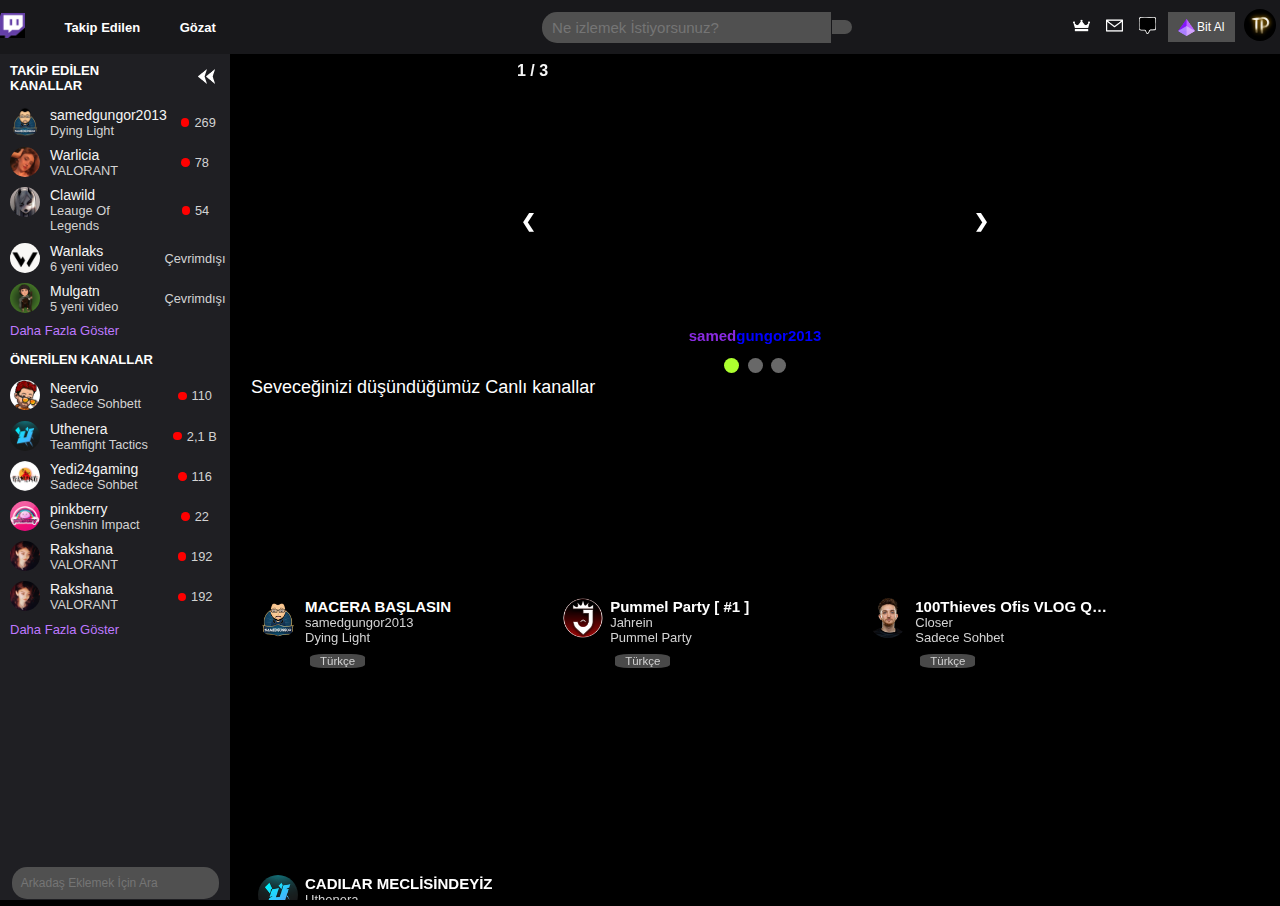
==== commit 72ecdf2c: "some problems fixed" ====
--- a/index4.html
+++ b/index4.html
@@ -42,11 +42,12 @@
             <div class="sidebar">
                 <div class="side1">
                     <div class="s1">
-                        <a href="#directory/following" id="hide3"><img src="assets\images\follow.png"></a>
                         <p id="s11">TAKİP EDİLEN KANALLAR</p>
                         <button onclick="myFunction()" id="s11"><img src="/assets/images/left.png"></button>
+                        <button onclick="myFunction2()" id="right"><img src="/assets/images/left.png"></button>
                     </div>
                     <div class="s2">
+                        <img src="assets\images\follow.png" id="hide3">
                         <a href="#">
                             <div class="s21">
                                 <div class="s211">
@@ -132,6 +133,7 @@
                         <p>ÖNERİLEN KANALLAR</p>
                     </div>
                     <div class="s2">
+                        <img src="assets\images\onerilenkanallar.png" id="hide3">
                         <a href="#">
                             <div class="s21">
                                 <div class="s211">
@@ -228,15 +230,13 @@
                             <p>Daha Fazla Göster</p>
                         </a></div>
                 </div>
-                <div class="side2">
-                    <div class="side-2" id="side-2">
-                        <input type="text" placeholder="Arkadaş Eklemek İçin Ara" name="search">
-                    </div>
+                <div class="side2" id="side2">
+                    <input type="text" placeholder="   Arkadaş Eklemek İçin Ara" name="search">
                 </div>
             </div>
             <div class="content">
                 <div class="cont1">
-                    <!--<div class="slideshow-container">
+                    <div class="slideshow-container">
                         <div class="mySlides fade">
                             <div class="numbertext">1 / 3</div>
                             <iframe width="500" height="300" src="https://www.youtube.com/embed/f_cfKzbRwCo" title="YouTube video player" frameborder="0" allow="accelerometer; autoplay; clipboard-write; encrypted-media; gyroscope; picture-in-picture" allowfullscreen></iframe>
@@ -262,25 +262,6 @@
                             <span class="dot" onclick="currentSlide(2)"></span>
                             <span class="dot" onclick="currentSlide(3)"></span>
                         </div>
-                
-                    </div>-->
-                    <div class="contentcover">
-                        <div class="arrow">
-                            <a><i class="fas fa-chevron-left"></i></a>
-                        </div>
-                        <div class="mainvideos">
-                            <div class="mainvid">
-                                <iframe width="500" height="300" src="https://www.youtube.com/embed/f_cfKzbRwCo"
-                                    title="YouTube video player" frameborder="0"
-                                    allow="accelerometer; autoplay; clipboard-write; encrypted-media; gyroscope; picture-in-picture"
-                                    allowfullscreen></iframe>
-                            </div>
-                        </div>
-                        <div class="arrow">
-                            <a><i class="fas fa-chevron-right"></i></a>
-                        </div>
-
-
                     </div>
                 </div>
                 <div class="cont2">
@@ -857,9 +838,10 @@
 
             </div>
         </div>
-        <div class="footer"></div>
     </div>
     <script src="assets\scripts\main.js"></script>
+    <script src="assets\scripts\slider.js"></script>
+
 </body>
 
 </html>--- a/assets/styles/main4.css
+++ b/assets/styles/main4.css
@@ -6,10 +6,12 @@
 body { 
     font-family: 'Segoe UI', Tahoma, sans-serif;
     background-color: black;
+    overflow-y: hidden;
+    overflow-x: hidden; 
 }
 .main {
     display: flex;
-    height:100%;
+    height:100vh;
     width:100%;
     flex-direction: column;
 }
@@ -18,14 +20,15 @@
     display: flex;
     justify-content: space-between;
     align-items: center;
-    height: 7%;
-    padding: 0.4% 0.5%;
+    height: 6%;
 }
     .left {
         display: flex;
         justify-content: space-between;
         align-items: center;
         width: 21%;
+        min-width: 190px;
+        max-width: 320px;
     }
     .left a {
         color: white;
@@ -52,9 +55,10 @@
         color: white;
         font-size: 15px;
         border: none;
-        border-radius: 7%;
+        border-radius: 15px 0% 0% 15px;
         width: 37%;
-        margin-left: 29%;
+        max-width: 356px;
+        margin-left: 35%;
         margin-right: 0.1%;
     }
     .center button {
@@ -63,6 +67,7 @@
         color: white;
         font-size: 15px;
         border: none;
+        border-radius: 0% 15px 15px 0%;
         /*border-radius: 7%; */
     }
     .center button:hover {
@@ -70,6 +75,8 @@
     }
     .right {
         width: 18%;
+        min-width: 200px;
+        max-width: 270px;
         display: flex;
         justify-content: space-around;
         align-items: center;
@@ -110,14 +117,16 @@
         width: 32px;
     }
 .body {
-    height: 93%;
+    height: 94%;
     display: flex;
     flex-direction: row;
 }
     .sidebar {
         background-color: #1F1F23;;
-        width: 240px;
-        height: calc(100vh - 7vh);
+        width: 16%;
+        max-width: 240px;
+        min-width: 230px;
+        height: calc(100vh - 6vh);
         display: flex;
         flex-direction: column;
     }
@@ -130,7 +139,7 @@
                 flex-direction: row;
                 align-items: center;
                 justify-content: space-between;
-                padding: 2.5% 0%;
+                padding: 4% 0%;
             }
             .s1 p {
                 color: white;
@@ -151,11 +160,14 @@
                 display: flex;
                 flex-direction: column;
             }
+            .s2 a{
+                text-decoration: none;
+            }
             .s2 img {
                 width: 30px;
                 height: 30px;
                 border-radius: 50%;
-                margin: 0px 7px;
+                margin: 0px 10px;
             }
             .s2 h4{
                 color: whitesmoke;
@@ -174,7 +186,7 @@
                     flex-direction: row;
                     align-items: center;
                     justify-content: space-between;
-                    padding: 3% 0%;
+                    padding: 2% 0%;
                 }
                     .s211{
                         display: flex;
@@ -209,30 +221,39 @@
             .s3 a:hover{
                 text-decoration: underline;
             }
-        .side-2 {
+        .side2 {
             display: flex;
             justify-content: center;
             align-items: center;
             padding: 3% 0%;
         }
-        .side-2 input {
-            padding: 2% 0%;
+        .side2 input {
+            padding: 4% 0%;
             background: #505050;
             color: white;
             font-size: 12px;
             border: none;
             border-radius: 10%;
-        }
-        .side-2 input {
+            margin-top: 95%;
+        }
+        .side2 input {
             width: 90%;
-        }
-        .side-2 input:hover {
+            border-radius: 15px 15px 15px 15px;
+        }
+        .side2 input:hover {
             border: 1px solid #888888;
+        }
+        /* Center input'da değiştiriliyor*/
+        input[type=text]:focus {
+            border: 3px solid blueviolet;
+            background-color: black;
         }
     .content {
         display: flex;
         flex-direction: column;
         flex: 1;
+        overflow-y: auto; 
+        overflow-x: hidden;
     }
         .cont1 {
             display: flex;
@@ -405,9 +426,6 @@
                         display: flex;  
                         color: whitesmoke;
                     }         
-.footer {
-    height: 10%;
-}
 .line
 {
     display:flex;
@@ -438,19 +456,22 @@
 .hrline2 {
     margin: 0% 3% 3% 3%;
 }
-#hide2 img{
+#hide2 img {
     width: 17px;
     height: 17px;
+}
+#hide3 {
+    width: 17px;
+    height: 17px;
+    margin: 15px 0px 10px 15px;
+}
+#right {
+    display: none;
+    transform: rotate(180deg);
 }
 @media (max-width: 1439.98px) { 
     .left a {
         font-size: 13px;
-    }
-    .left {
-        width: 240px;
-    }
-    .right {
-        width: 240px;
     }
  }
  @media screen and (min-width: 1200px) {
@@ -471,11 +492,18 @@
     #visible1 {
         visibility: visible;
     }
+    .sidebar h4,.sidebar p,.sidebar button, .sidebar input, .renk{
+        display: none;
+    }
+    #s11 {
+        display: none;
+    }
     .sidebar {
-        display: none;
-    }
-    .s211 {
-        visibility: visible;
+        min-width: 50px;
+        width: 50px;
+    }
+    .s2 img {
+        margin-top: 7px;
     }
  }
  @media (min-width: 770px) { 
--- a/assets/styles/slider.css
+++ b/assets/styles/slider.css
@@ -0,0 +1,100 @@
+* {box-sizing: border-box}
+.mySlides {display: none}
+
+/* Slideshow container */
+.slideshow-container {
+  max-width: 1000px;
+  position: relative;
+  margin: auto;
+  top: -1;
+}
+
+/* Next & previous buttons */
+.prev, .next {
+  cursor: pointer;
+  position: absolute;
+  top: 50%;
+  width: auto;
+  padding: 16px;
+  margin-top: -22px;
+  color: white;
+  font-weight: bold;
+  font-size: 18px;
+  transition: 0.6s ease;
+  border-radius: 0 3px 3px 0;
+  user-select: none;
+}
+
+/* Position the "next button" to the right */
+.next {
+  right: 0;
+  border-radius: 3px 0 0 3px;
+}
+
+/* On hover, add a black background color with a little bit see-through */
+.prev:hover, .next:hover {
+  background-color: rgb(85, 85, 85);
+}
+
+/* Caption text */
+.text {
+  font-size: 15px;
+  padding: 8px 12px;
+  font-weight: bold;
+  position: absolute;
+  bottom: 8px;
+  width: 100%;
+  text-align: center;
+}
+
+/* Number text (1/3 etc) */
+.numbertext {
+  color: whitesmoke;
+  font-size: 15;
+  font-weight: bold;
+  padding: 8px 12px;
+  position: absolute;
+}
+
+/* The dots/bullets/indicators */
+.dot {
+  cursor: pointer;
+  height: 15px;
+  width: 15px;
+  margin: 0 2px;
+  background-color: rgb(104, 104, 104);
+  border-radius: 50%;
+  display: inline-block;
+  transition: background-color 0.6s ease;
+}
+
+.active, .dot:hover {
+  background-color: greenyellow;
+}
+
+/* Fading animation */
+.fade {
+  -webkit-animation-name: fade;
+  -webkit-animation-duration: 1.5s;
+  animation-name: fade;
+  animation-duration: 1.5s;
+}
+
+@-webkit-keyframes fade {
+  from {opacity: .4} 
+  to {opacity: 1}
+}
+
+@keyframes fade {
+  from {opacity: .4} 
+  to {opacity: 1}
+}
+
+/* On smaller screens, decrease text size */
+@media only screen and (max-width: 700px) {
+  .prev, .next,.text {font-size: 11px;}
+  iframe {
+    width: 300px;
+    height: 200px;
+  }
+}